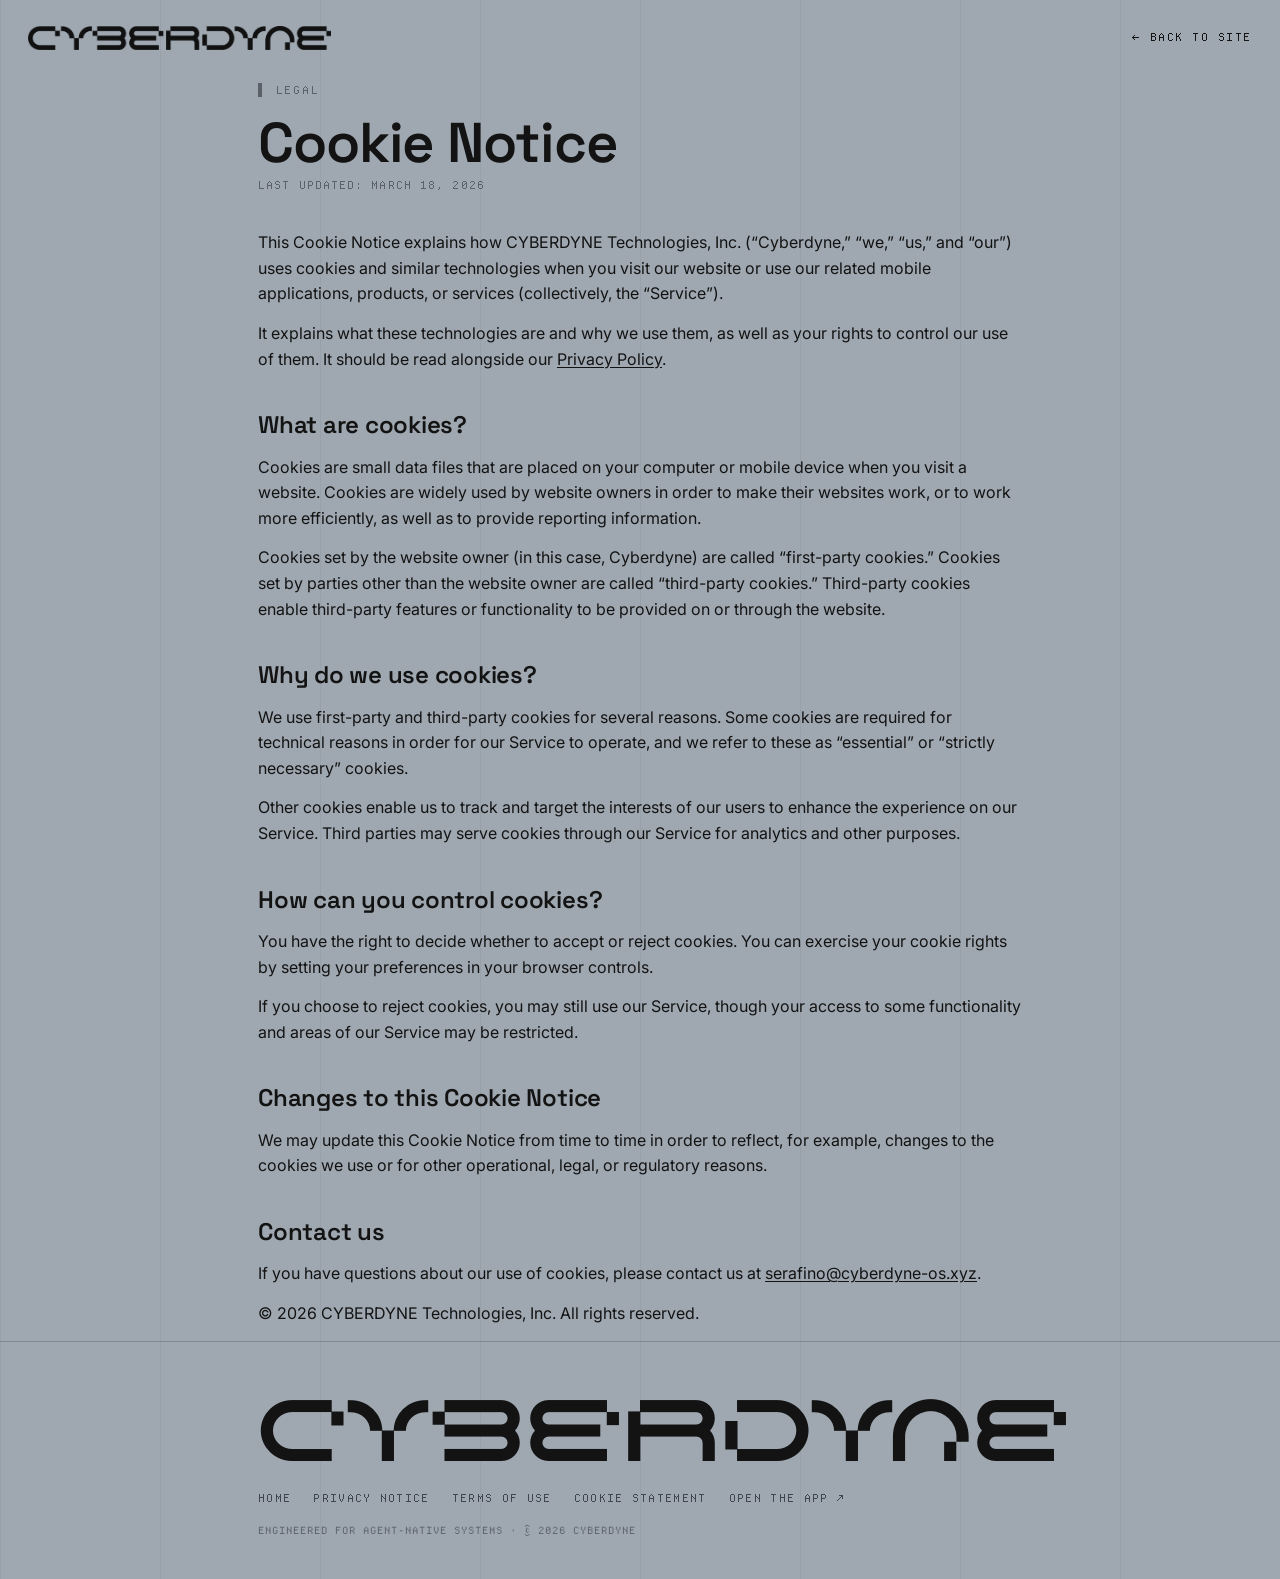
==== cookie-notice.html @ e5443618 "CYBERDYNE landing + developer docs (static site) Marketing site for cyberdyne-os.xyz, including the " ====
<!doctype html>
<html lang="en">
<head>
<meta charset="UTF-8" />
<meta name="viewport" content="width=device-width, initial-scale=1" />
<title>Cookie Notice — CYBERDYNE</title>
<meta name="description" content="How CYBERDYNE uses cookies and similar technologies." />
<meta name="robots" content="index,follow" />
<link rel="icon" type="image/png" href="/brand/emblem.png" />
<link rel="stylesheet" href="/legal.css" />
</head>
<body>

<nav class="nav">
  <a href="/"><img class="logo" src="/brand/wordmark-black.png" alt="CYBERDYNE" /></a>
  <a class="back" href="/">&#8592; Back to site</a>
</nav>

<main class="wrap">
  <span class="eyebrow">&#9612; Legal</span>
  <h1>Cookie Notice</h1>
  <div class="updated">Last Updated: March 18, 2026</div>

  <p>This Cookie Notice explains how CYBERDYNE Technologies, Inc. (&ldquo;Cyberdyne,&rdquo; &ldquo;we,&rdquo; &ldquo;us,&rdquo; and &ldquo;our&rdquo;) uses cookies and similar technologies when you visit our website or use our related mobile applications, products, or services (collectively, the &ldquo;Service&rdquo;).</p>
  <p>It explains what these technologies are and why we use them, as well as your rights to control our use of them. It should be read alongside our <a class="inline" href="/privacy-policy.html">Privacy Policy</a>.</p>

  <h2>What are cookies?</h2>
  <p>Cookies are small data files that are placed on your computer or mobile device when you visit a website. Cookies are widely used by website owners in order to make their websites work, or to work more efficiently, as well as to provide reporting information.</p>
  <p>Cookies set by the website owner (in this case, Cyberdyne) are called &ldquo;first-party cookies.&rdquo; Cookies set by parties other than the website owner are called &ldquo;third-party cookies.&rdquo; Third-party cookies enable third-party features or functionality to be provided on or through the website.</p>

  <h2>Why do we use cookies?</h2>
  <p>We use first-party and third-party cookies for several reasons. Some cookies are required for technical reasons in order for our Service to operate, and we refer to these as &ldquo;essential&rdquo; or &ldquo;strictly necessary&rdquo; cookies.</p>
  <p>Other cookies enable us to track and target the interests of our users to enhance the experience on our Service. Third parties may serve cookies through our Service for analytics and other purposes.</p>

  <h2>How can you control cookies?</h2>
  <p>You have the right to decide whether to accept or reject cookies. You can exercise your cookie rights by setting your preferences in your browser controls.</p>
  <p>If you choose to reject cookies, you may still use our Service, though your access to some functionality and areas of our Service may be restricted.</p>

  <h2>Changes to this Cookie Notice</h2>
  <p>We may update this Cookie Notice from time to time in order to reflect, for example, changes to the cookies we use or for other operational, legal, or regulatory reasons.</p>

  <h2>Contact us</h2>
  <p>If you have questions about our use of cookies, please contact us at <a class="inline" href="mailto:serafino@cyberdyne-os.xyz">serafino@cyberdyne-os.xyz</a>.</p>

  <p>&copy; 2026 CYBERDYNE Technologies, Inc. All rights reserved.</p>
</main>

<footer>
  <div class="wrap">
    <div class="foot-word">CYBERDYNE</div>
    <div class="foot-links">
      <a href="/">Home</a>
      <a href="/privacy-policy.html">Privacy Notice</a>
      <a href="/terms-of-service.html">Terms of Use</a>
      <a href="/cookie-notice.html">Cookie Statement</a>
      <a href="https://app.cyberdyne-os.xyz" target="_blank" rel="noopener">Open the App &#8599;</a>
    </div>
    <div class="foot-meta">Engineered for agent-native systems &middot; &copy; 2026 CYBERDYNE</div>
  </div>
</footer>

</body>
</html>
---- legal.css ----
/* ============================================================
   CYBERDYNE legal pages — shared styling.
   Matches the landing tokens: grey canvas, near-black ink, HUD details.
   Edit once here; privacy / terms / cookie all use it.
   ============================================================ */
@import url('https://fonts.googleapis.com/css2?family=Inter:wght@400;500;600;700&family=Space+Grotesk:wght@400;500;600;700&display=swap');
@font-face{font-family:"Copixel";src:url("/fonts/copixel.otf") format("opentype");font-display:swap}
@font-face{font-family:"Departure Mono";src:url("/fonts/DepartureMono.woff2") format("woff2");font-display:swap}

:root{
  --bg:#9fa8b1;--ink:#131313;--line:rgba(19,19,19,.22);--line-soft:rgba(19,19,19,.12);
  --muted:#3f464d;--faint:#5b6168;
  --body:"Inter",-apple-system,system-ui,sans-serif;
  --display:"Space Grotesk","Inter",-apple-system,system-ui,sans-serif;
  --mono:"Departure Mono",ui-monospace,"SF Mono",Menlo,monospace;
  --brand:"Copixel",ui-monospace,monospace;--maxw:820px;
}
*{box-sizing:border-box}
html,body{margin:0}
body{background:var(--bg);color:var(--ink);font-family:var(--body);font-size:16px;line-height:1.6;
  -webkit-font-smoothing:antialiased;
  background-image:linear-gradient(90deg,rgba(19,19,19,.05) 1px,transparent 1px);background-size:calc(100%/8) 100%}
a{color:inherit}
.wrap{max-width:var(--maxw);margin:0 auto;padding:0 28px}

.nav{display:flex;align-items:center;justify-content:space-between;padding:26px 28px;max-width:1320px;margin:0 auto}
.nav .logo{height:24px;width:auto;display:block}
.nav a.back{font-family:var(--mono);font-size:11px;letter-spacing:.14em;text-transform:uppercase;
  text-decoration:none;color:var(--ink)}

main{padding:40px 0 80px}
.eyebrow{font-family:var(--mono);font-size:11px;letter-spacing:.16em;text-transform:uppercase;color:var(--faint)}
h1{font-family:var(--display);font-weight:600;font-size:clamp(34px,5vw,56px);letter-spacing:-.02em;line-height:1.02;margin:12px 0 6px}
.updated{font-family:var(--mono);font-size:11px;letter-spacing:.1em;text-transform:uppercase;color:var(--faint);margin-bottom:36px}
h2{font-family:var(--display);font-weight:600;font-size:clamp(19px,2.4vw,24px);letter-spacing:-.01em;margin:34px 0 10px}
h3{font-family:var(--display);font-weight:600;font-size:clamp(16px,1.9vw,19px);letter-spacing:-.01em;margin:22px 0 8px}
h4{font-family:var(--mono);font-weight:400;font-size:12px;letter-spacing:.12em;text-transform:uppercase;color:var(--faint);margin:20px 0 8px}
p{margin:0 0 14px;color:var(--ink)}
ul{margin:0 0 16px;padding-left:20px}
li{margin:4px 0}
a.inline{text-decoration:underline;text-underline-offset:2px}

footer{border-top:1px solid var(--line);padding:40px 0}
.foot-word{font-family:var(--brand);font-weight:400;font-size:clamp(40px,9vw,96px);line-height:.9;letter-spacing:.02em;color:var(--ink)}
.foot-links{display:flex;flex-wrap:wrap;gap:22px;margin-top:22px;font-family:var(--mono);font-size:11px;
  letter-spacing:.12em;text-transform:uppercase;color:var(--muted)}
.foot-links a{text-decoration:none}
.foot-links a:hover{color:var(--ink)}
.foot-meta{margin-top:16px;font-family:var(--mono);font-size:10px;letter-spacing:.1em;text-transform:uppercase;color:var(--faint)}
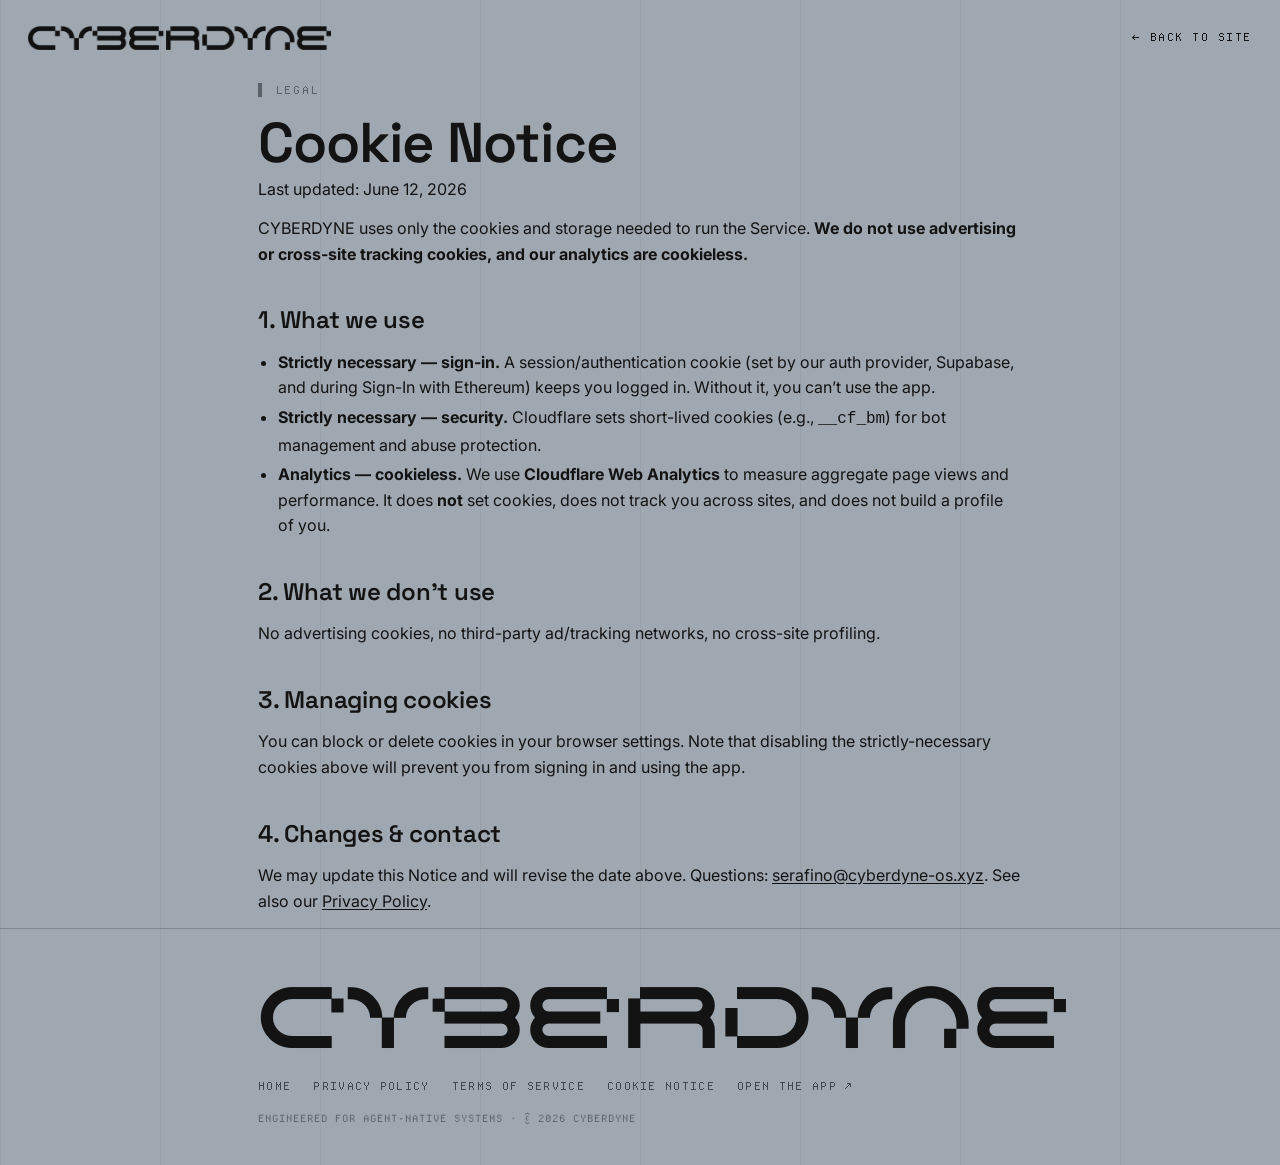
==== commit 40591171: "Legal: rewrite privacy/ToS/cookie to match the real product (non-custodial on-chain, US jurisdiction" ====
--- a/cookie-notice.html
+++ b/cookie-notice.html
@@ -4,9 +4,9 @@
 <meta charset="UTF-8" />
 <meta name="viewport" content="width=device-width, initial-scale=1" />
 <title>Cookie Notice — CYBERDYNE</title>
-<meta name="description" content="How CYBERDYNE uses cookies and similar technologies." />
+<meta name="description" content="How CYBERDYNE uses cookies — only what's needed to run the Service. Analytics are cookieless." />
 <meta name="robots" content="index,follow" />
-<link rel="icon" type="image/png" href="/brand/emblem.png" />
+<link rel="icon" type="image/png" href="/brand/icon.png?v=1" />
 <link rel="stylesheet" href="/legal.css" />
 </head>
 <body>
@@ -19,45 +19,41 @@
 <main class="wrap">
   <span class="eyebrow">&#9612; Legal</span>
   <h1>Cookie Notice</h1>
-  <div class="updated">Last Updated: March 18, 2026</div>
+  <p class="meta">Last updated: June 12, 2026</p>
 
-  <p>This Cookie Notice explains how CYBERDYNE Technologies, Inc. (&ldquo;Cyberdyne,&rdquo; &ldquo;we,&rdquo; &ldquo;us,&rdquo; and &ldquo;our&rdquo;) uses cookies and similar technologies when you visit our website or use our related mobile applications, products, or services (collectively, the &ldquo;Service&rdquo;).</p>
-  <p>It explains what these technologies are and why we use them, as well as your rights to control our use of them. It should be read alongside our <a class="inline" href="/privacy-policy.html">Privacy Policy</a>.</p>
+  <p>CYBERDYNE uses only the cookies and storage needed to run the Service. <strong>We do not use advertising or cross-site tracking cookies, and our analytics are cookieless.</strong></p>
 
-  <h2>What are cookies?</h2>
-  <p>Cookies are small data files that are placed on your computer or mobile device when you visit a website. Cookies are widely used by website owners in order to make their websites work, or to work more efficiently, as well as to provide reporting information.</p>
-  <p>Cookies set by the website owner (in this case, Cyberdyne) are called &ldquo;first-party cookies.&rdquo; Cookies set by parties other than the website owner are called &ldquo;third-party cookies.&rdquo; Third-party cookies enable third-party features or functionality to be provided on or through the website.</p>
+  <h2>1. What we use</h2>
+  <ul>
+    <li><strong>Strictly necessary &mdash; sign-in.</strong> A session/authentication cookie (set by our auth provider, Supabase, and during Sign-In with Ethereum) keeps you logged in. Without it, you can&rsquo;t use the app.</li>
+    <li><strong>Strictly necessary &mdash; security.</strong> Cloudflare sets short-lived cookies (e.g., <code>__cf_bm</code>) for bot management and abuse protection.</li>
+    <li><strong>Analytics &mdash; cookieless.</strong> We use <strong>Cloudflare Web Analytics</strong> to measure aggregate page views and performance. It does <strong>not</strong> set cookies, does not track you across sites, and does not build a profile of you.</li>
+  </ul>
 
-  <h2>Why do we use cookies?</h2>
-  <p>We use first-party and third-party cookies for several reasons. Some cookies are required for technical reasons in order for our Service to operate, and we refer to these as &ldquo;essential&rdquo; or &ldquo;strictly necessary&rdquo; cookies.</p>
-  <p>Other cookies enable us to track and target the interests of our users to enhance the experience on our Service. Third parties may serve cookies through our Service for analytics and other purposes.</p>
+  <h2>2. What we don&rsquo;t use</h2>
+  <p>No advertising cookies, no third-party ad/tracking networks, no cross-site profiling.</p>
 
-  <h2>How can you control cookies?</h2>
-  <p>You have the right to decide whether to accept or reject cookies. You can exercise your cookie rights by setting your preferences in your browser controls.</p>
-  <p>If you choose to reject cookies, you may still use our Service, though your access to some functionality and areas of our Service may be restricted.</p>
+  <h2>3. Managing cookies</h2>
+  <p>You can block or delete cookies in your browser settings. Note that disabling the strictly-necessary cookies above will prevent you from signing in and using the app.</p>
 
-  <h2>Changes to this Cookie Notice</h2>
-  <p>We may update this Cookie Notice from time to time in order to reflect, for example, changes to the cookies we use or for other operational, legal, or regulatory reasons.</p>
-
-  <h2>Contact us</h2>
-  <p>If you have questions about our use of cookies, please contact us at <a class="inline" href="mailto:serafino@cyberdyne-os.xyz">serafino@cyberdyne-os.xyz</a>.</p>
-
-  <p>&copy; 2026 CYBERDYNE Technologies, Inc. All rights reserved.</p>
+  <h2>4. Changes &amp; contact</h2>
+  <p>We may update this Notice and will revise the date above. Questions: <a class="inline" href="mailto:serafino@cyberdyne-os.xyz">serafino@cyberdyne-os.xyz</a>. See also our <a class="inline" href="/privacy-policy.html">Privacy Policy</a>.</p>
 </main>
 
-<footer>
+<footer class="foot">
   <div class="wrap">
     <div class="foot-word">CYBERDYNE</div>
     <div class="foot-links">
       <a href="/">Home</a>
-      <a href="/privacy-policy.html">Privacy Notice</a>
-      <a href="/terms-of-service.html">Terms of Use</a>
-      <a href="/cookie-notice.html">Cookie Statement</a>
+      <a href="/privacy-policy.html">Privacy Policy</a>
+      <a href="/terms-of-service.html">Terms of Service</a>
+      <a href="/cookie-notice.html">Cookie Notice</a>
       <a href="https://app.cyberdyne-os.xyz" target="_blank" rel="noopener">Open the App &#8599;</a>
     </div>
     <div class="foot-meta">Engineered for agent-native systems &middot; &copy; 2026 CYBERDYNE</div>
   </div>
 </footer>
 
+<script defer src="https://static.cloudflareinsights.com/beacon.min.js" data-cf-beacon='{"token": "15d1d77a75dc45d48aae2891d1120903"}'></script>
 </body>
 </html>
